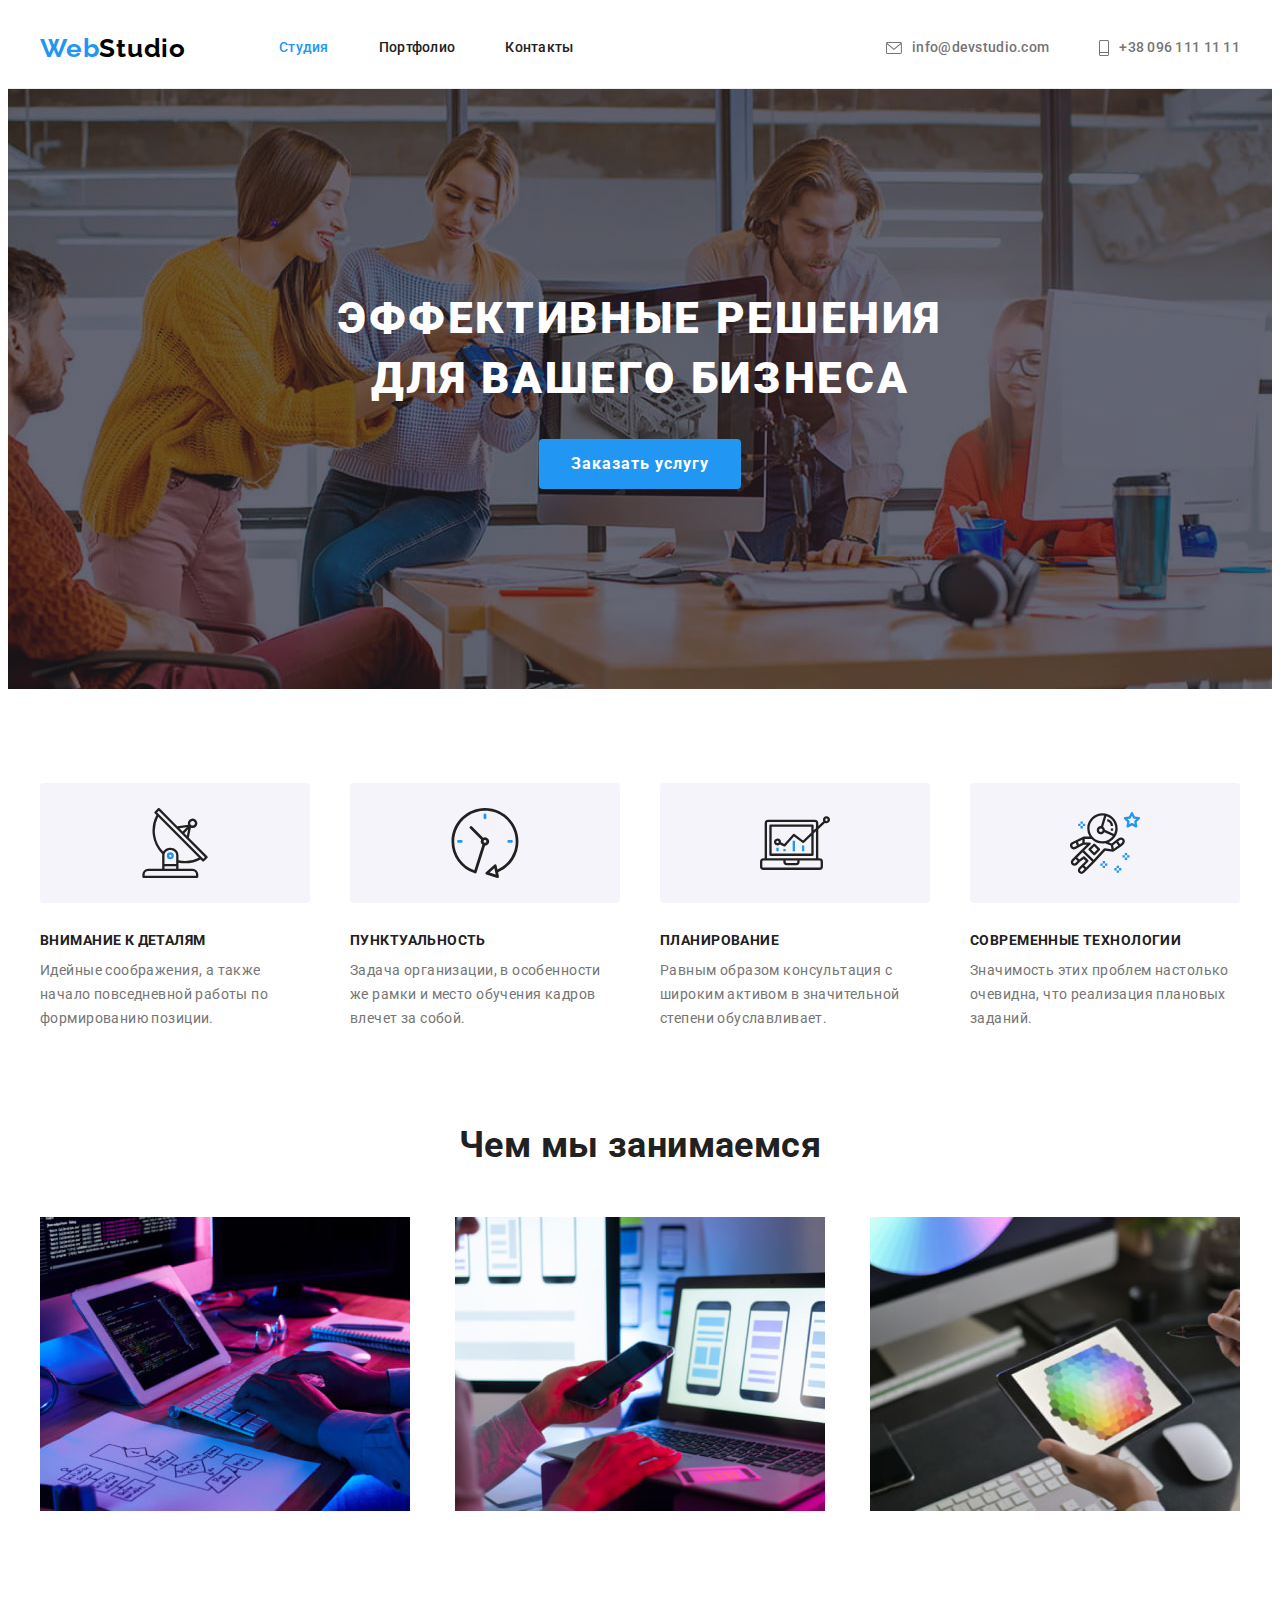
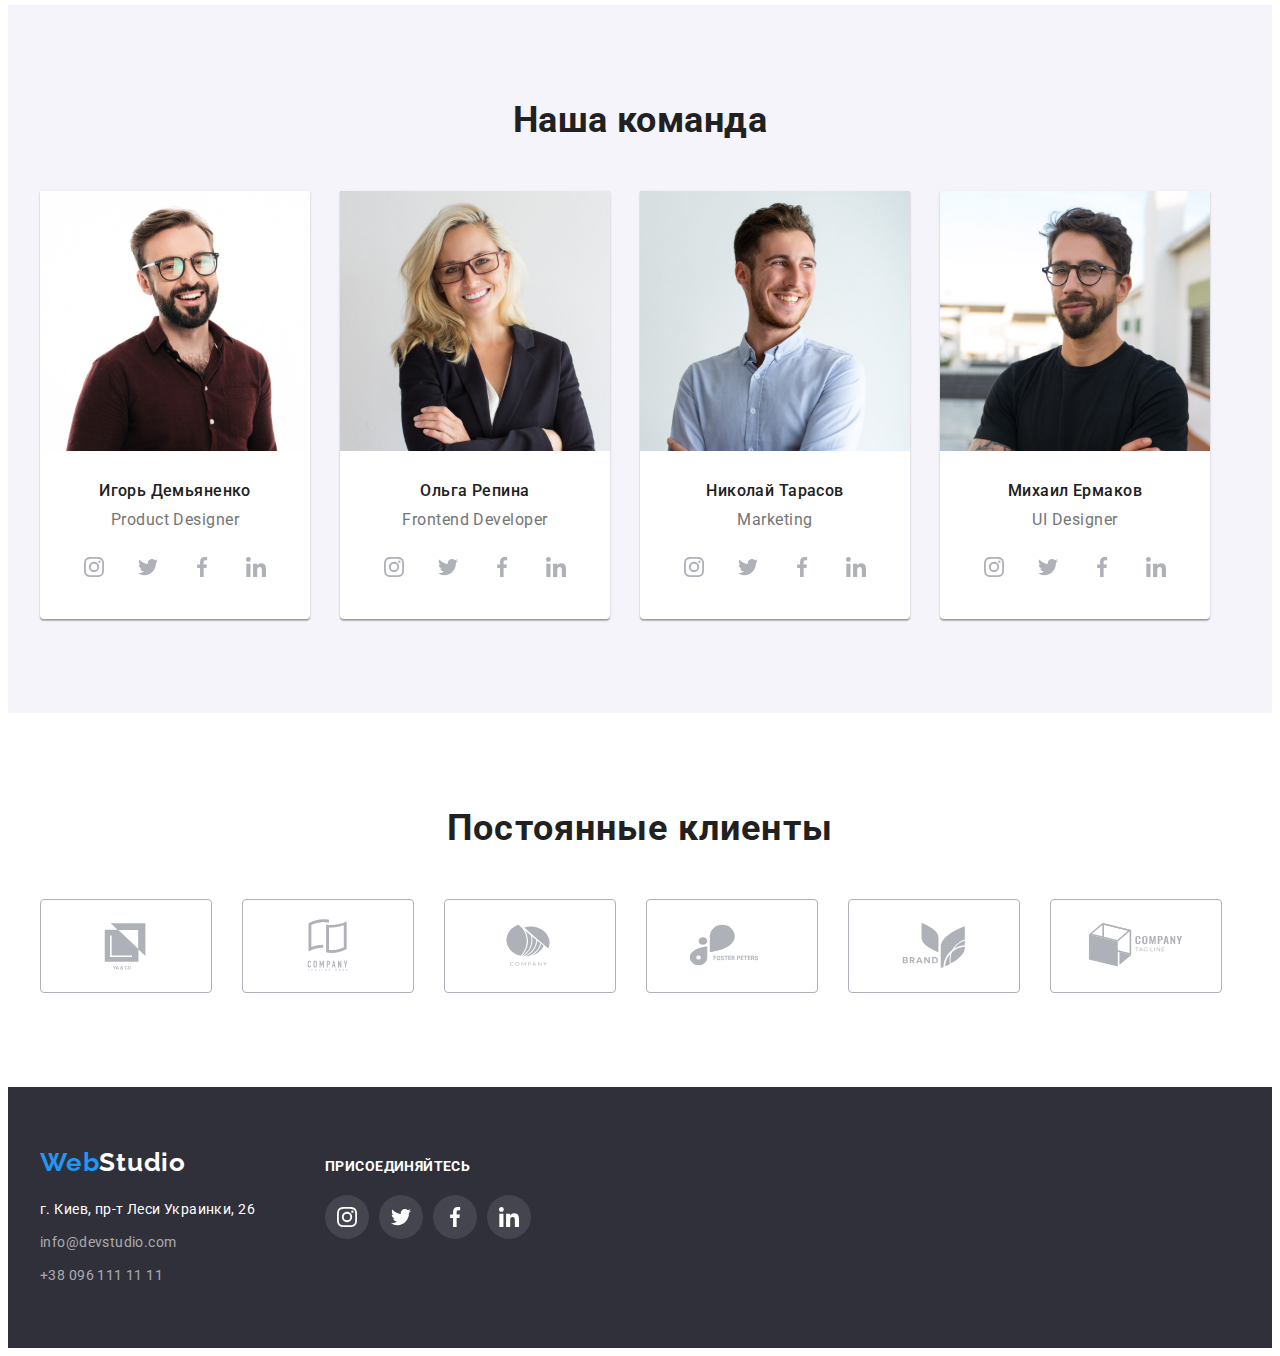
==== index.html @ 87ea02c6 "Додає файли до репозиторія" ====
<!DOCTYPE html>
<html lang="ru">
  <head>
    <meta charset="UTF-8" />
    <meta http-equiv="X-UA-Compatible" content="IE=edge" />
    <meta name="viewport" content="width=device-width, initial-scale=1.0" />
    <title>Document</title>
    <!-- Font styles -->
    <link rel="preconnect" href="https://fonts.googleapis.com" />
    <link rel="preconnect" href="https://fonts.gstatic.com" crossorigin />
    <link
      href="https://fonts.googleapis.com/css2?family=Raleway:wght@700&family=Roboto:wght@400;500;700;900&display=swap"
      rel="stylesheet"
    />
    <!-- Normalize styles -->
    <link
      rel="stylesheet"
      href="https://cdnjs.cloudflare.com/ajax/libs/modern-normalize/1.1.0/modern-normalize.min.css"
      integrity="sha512-wpPYUAdjBVSE4KJnH1VR1HeZfpl1ub8YT/NKx4PuQ5NmX2tKuGu6U/JRp5y+Y8XG2tV+wKQpNHVUX03MfMFn9Q=="
      crossorigin="anonymous"
      referrerpolicy="no-referrer"
    />
    <!-- Custom styles -->
    <link rel="stylesheet" href="./css/style.css" />
  </head>
  <body>
    <!-- Header -->
    <header class="header">
      <div class="container header-container">
        <a
          class="logo header-logo"
          href="./index.html"
          aria-label="Логотип WebStudio"
          >Web<span class="black-logo">Studio</span></a
        >
        <nav class="navigation">
          <ul class="nav-list list">
            <li class="nav-item">
              <a class="nav-link link current" href="./index.html">Студия</a>
            </li>
            <li class="nav-item">
              <a class="nav-link link" href="./portfolio.html">Портфолио</a>
            </li>
            <li class="nav-item">
              <a class="nav-link link" href="">Контакты</a>
            </li>
          </ul>
        </nav>
        <ul class="contacts-list list">
          <li class="contacts-item">
            <a class="contacts-link link" href="mailto:info@devstudio.com">
              <svg class="contacts-icon" width="16" height="12">
                <use href="./images/icons.svg#mail"></use>
              </svg>
              info@devstudio.com</a
            >
          </li>
          <li class="contacts-item">
            <a class="contacts-link link" href="tel:380961111111">
              <svg class="contacts-icon" width="10" height="16">
                <use href="./images/icons.svg#phone"></use>
              </svg>
              +38 096 111 11 11</a
            >
          </li>
        </ul>
      </div>
    </header>
    <!-- Main -->
    <main>
      <!-- Hero section -->
      <section class="section hero">
        <div class="container hero-container">
          <h1 class="hero-title">Эффективные решения для вашего бизнеса</h1>
          <button class="hero-btn btn" type="button">Заказать услугу</button>
        </div>
      </section>
      <!-- Benefits section -->
      <section class="section benefits">
        <div class="container benefits-container">
          <h2 class="benefits-title visually-hidden">Наши особенности</h2>
          <ul class="benefits-list list">
            <li class="benefits-item">
              <div class="benefits-thumb">
                <svg
                  class="benfits-icon"
                  width="70"
                  height="70"
                  aria-label="Иконка спутниковая антена"
                >
                  <use href="./images/icons.svg#antenna"></use>
                </svg>
              </div>
              <h3 class="item-title">Внимание к деталям</h3>
              <p class="item-text">
                Идейные соображения, а также начало повседневной работы по
                формированию позиции.
              </p>
            </li>
            <li class="benefits-item">
              <div class="benefits-thumb">
                <svg
                  class="benfits-icon"
                  width="70"
                  height="70"
                  aria-label="Иконка спутниковая антена"
                >
                  <use href="./images/icons.svg#clock"></use>
                </svg>
              </div>
              <h3 class="item-title">Пунктуальность</h3>
              <p class="item-text">
                Задача организации, в особенности же рамки и место обучения
                кадров влечет за собой.
              </p>
            </li>
            <li class="benefits-item">
              <div class="benefits-thumb">
                <svg
                  class="benfits-icon"
                  width="70"
                  height="70"
                  aria-label="Иконка спутниковая антена"
                >
                  <use href="./images/icons.svg#diagram"></use>
                </svg>
              </div>
              <h3 class="item-title">Планирование</h3>
              <p class="item-text">
                Равным образом консультация с широким активом в значительной
                степени обуславливает.
              </p>
            </li>
            <li class="benefits-item">
              <div class="benefits-thumb">
                <svg
                  class="benfits-icon"
                  width="70"
                  height="70"
                  aria-label="Иконка спутниковая антена"
                >
                  <use href="./images/icons.svg#astronaut"></use>
                </svg>
              </div>
              <h3 class="item-title">Современные технологии</h3>
              <p class="item-text">
                Значимость этих проблем настолько очевидна, что реализация
                плановых заданий.
              </p>
            </li>
          </ul>
        </div>
      </section>
      <!-- Services section -->
      <section class="section services">
        <div class="container services-container">
          <h2 class="services-title">Чем мы занимаемся</h2>
          <ul class="services-list list">
            <li class="services-item">
              <img
                class="image"
                src="./images/services/backend.jpg"
                alt="Программист печатает код"
                width="370"
                height="294"
              />
            </li>
            <li class="services-item">
              <img
                class="image"
                src="./images/services/frontend.jpg"
                alt="Программист верстает приложение"
                width="370"
                height="294"
              />
            </li>
            <li class="services-item">
              <img
                class="image"
                src="./images/services/design.jpg"
                alt="Дизайнер работает с палитрой"
                width="370"
                height="294"
              />
            </li>
          </ul>
        </div>
      </section>
      <!-- Team section -->
      <section class="section team">
        <div class="container team-container">
          <h2 class="team-title">Наша команда</h2>
          <ul class="team-list list">
            <li class="member-item">
              <img
                class="image"
                src="./images/members/igor-demyanenko.jpg"
                alt="Игорь Демьяненко"
                width="270"
                height="260"
              />
              <div class="member-item-group">
                <h3 class="member-title">Игорь Демьяненко</h3>
                <p class="member-position" lang="en">Product Designer</p>
                <ul class="team-social-list list">
                  <li class="team-social-item">
                    <a
                      href=""
                      class="social-link link"
                      aria-label="Иконка Instagram"
                    >
                      <svg class="team-social-icons" width="20" height="20">
                        <use href="./images/icons.svg#instagram"></use>
                      </svg>
                    </a>
                  </li>
                  <li class="team-social-item">
                    <a
                      href=""
                      class="social-link link"
                      aria-label="Иконка Twitter"
                    >
                      <svg class="team-social-icons" width="20" height="20">
                        <use href="./images/icons.svg#twitter"></use>
                      </svg>
                    </a>
                  </li>
                  <li class="team-social-item">
                    <a
                      href=""
                      class="social-link link"
                      aria-label="Иконка Facebook"
                    >
                      <svg class="team-social-icons" width="20" height="20">
                        <use href="./images/icons.svg#facebook"></use>
                      </svg>
                    </a>
                  </li>
                  <li class="team-social-item">
                    <a
                      href=""
                      class="social-link link"
                      aria-label="Иконка LinkedIn"
                    >
                      <svg class="team-social-icons" width="20" height="20">
                        <use href="./images/icons.svg#linkedin"></use>
                      </svg>
                    </a>
                  </li>
                </ul>
              </div>
            </li>
            <li class="member-item">
              <img
                class="image"
                src="./images/members/olga-repina.jpg"
                alt="Ольга Репина"
                width="270"
                height="260"
              />
              <div class="member-item-group">
                <h3 class="member-title">Ольга Репина</h3>
                <p class="member-position" lang="en">Frontend Developer</p>
                <ul class="team-social-list list">
                  <li class="team-social-item">
                    <a
                      href=""
                      class="social-link link"
                      aria-label="Иконка Instagram"
                    >
                      <svg class="team-social-icons" width="20" height="20">
                        <use href="./images/icons.svg#instagram"></use>
                      </svg>
                    </a>
                  </li>
                  <li class="team-social-item">
                    <a
                      href=""
                      class="social-link link"
                      aria-label="Иконка Twitter"
                    >
                      <svg class="team-social-icons" width="20" height="20">
                        <use href="./images/icons.svg#twitter"></use>
                      </svg>
                    </a>
                  </li>
                  <li class="team-social-item">
                    <a
                      href=""
                      class="social-link link"
                      aria-label="Иконка Facebook"
                    >
                      <svg class="team-social-icons" width="20" height="20">
                        <use href="./images/icons.svg#facebook"></use>
                      </svg>
                    </a>
                  </li>
                  <li class="team-social-item">
                    <a
                      href=""
                      class="social-link link"
                      aria-label="Иконка LinkedIn"
                    >
                      <svg class="team-social-icons" width="20" height="20">
                        <use href="./images/icons.svg#linkedin"></use>
                      </svg>
                    </a>
                  </li>
                </ul>
              </div>
            </li>
            <li class="member-item">
              <img
                class="image"
                src="./images/members/nikolaj-tarasov.jpg"
                alt="Николай Тарасов"
                width="270"
                height="260"
              />
              <div class="member-item-group">
                <h3 class="member-title">Николай Тарасов</h3>
                <p class="member-position" lang="en">Marketing</p>
                <ul class="team-social-list list">
                  <li class="team-social-item">
                    <a
                      href=""
                      class="social-link link"
                      aria-label="Иконка Instagram"
                    >
                      <svg class="team-social-icons" width="20" height="20">
                        <use href="./images/icons.svg#instagram"></use>
                      </svg>
                    </a>
                  </li>
                  <li class="team-social-item">
                    <a
                      href=""
                      class="social-link link"
                      aria-label="Иконка Twitter"
                    >
                      <svg class="team-social-icons" width="20" height="20">
                        <use href="./images/icons.svg#twitter"></use>
                      </svg>
                    </a>
                  </li>
                  <li class="team-social-item">
                    <a
                      href=""
                      class="social-link link"
                      aria-label="Иконка Facebook"
                    >
                      <svg class="team-social-icons" width="20" height="20">
                        <use href="./images/icons.svg#facebook"></use>
                      </svg>
                    </a>
                  </li>
                  <li class="team-social-item">
                    <a
                      href=""
                      class="social-link link"
                      aria-label="Иконка LinkedIn"
                    >
                      <svg class="team-social-icons" width="20" height="20">
                        <use href="./images/icons.svg#linkedin"></use>
                      </svg>
                    </a>
                  </li>
                </ul>
              </div>
            </li>
            <li class="member-item">
              <img
                class="image"
                src="./images/members/mihail-ermakov.jpg"
                alt="Михаил Ермаков"
                width="270"
                height="260"
              />
              <div class="member-item-group">
                <h3 class="member-title">Михаил Ермаков</h3>
                <p class="member-position" lang="en">UI Designer</p>
                <ul class="team-social-list list">
                  <li class="team-social-item">
                    <a
                      href=""
                      class="social-link link"
                      aria-label="Иконка Instagram"
                    >
                      <svg class="team-social-icons" width="20" height="20">
                        <use href="./images/icons.svg#instagram"></use>
                      </svg>
                    </a>
                  </li>
                  <li class="team-social-item">
                    <a
                      href=""
                      class="social-link link"
                      aria-label="Иконка Twitter"
                    >
                      <svg class="team-social-icons" width="20" height="20">
                        <use href="./images/icons.svg#twitter"></use>
                      </svg>
                    </a>
                  </li>
                  <li class="team-social-item">
                    <a
                      href=""
                      class="social-link link"
                      aria-label="Иконка Facebook"
                    >
                      <svg class="team-social-icons" width="20" height="20">
                        <use href="./images/icons.svg#facebook"></use>
                      </svg>
                    </a>
                  </li>
                  <li class="team-social-item">
                    <a
                      href=""
                      class="social-link link"
                      aria-label="Иконка LinkedIn"
                    >
                      <svg class="team-social-icons" width="20" height="20">
                        <use href="./images/icons.svg#linkedin"></use>
                      </svg>
                    </a>
                  </li>
                </ul>
              </div>
            </li>
          </ul>
        </div>
      </section>
      <section class="section clients">
        <div class="container">
          <h2 class="clients-title">Постоянные клиенты</h2>
          <ul class="clients-list list">
            <li class="clients-item">
              <a href="" class="clients-link link"
                ><svg class="clients-icon" width="106" height="60">
                  <use href="./images/icons.svg#company-1"></use></svg
              ></a>
            </li>
            <li class="clients-item">
              <a href="" class="clients-link link"
                ><svg class="clients-icon" width="106" height="60">
                  <use href="./images/icons.svg#company-2"></use></svg
              ></a>
            </li>
            <li class="clients-item">
              <a href="" class="clients-link link"
                ><svg class="clients-icon" width="106" height="60">
                  <use href="./images/icons.svg#company-3"></use></svg
              ></a>
            </li>
            <li class="clients-item">
              <a href="" class="clients-link link"
                ><svg class="clients-icon" width="106" height="60">
                  <use href="./images/icons.svg#company-4"></use></svg
              ></a>
            </li>
            <li class="clients-item">
              <a href="" class="clients-link link"
                ><svg class="clients-icon" width="106" height="60">
                  <use href="./images/icons.svg#company-5"></use></svg
              ></a>
            </li>
            <li class="clients-item">
              <a href="" class="clients-link link"
                ><svg class="clients-icon" width="106" height="60">
                  <use href="./images/icons.svg#company-6"></use></svg
              ></a>
            </li>
          </ul>
        </div>
      </section>
    </main>
    <!-- Footer -->
    <footer class="footer">
      <div class="container footer-container">
        <div class="address">
          <a
            class="logo footer-logo"
            href="/index.html"
            aria-label="Логотип WebStudio"
            >Web<span class="white-logo">Studio</span></a
          >
          <address class="footer-address">
            <p class="address-text">г. Киев, пр-т Леси Украинки, 26</p>
            <ul class="address-list list">
              <li class="address-item">
                <a class="address-link link" href="mailto:info@devstudio.com"
                  >info@devstudio.com</a
                >
              </li>
              <li class="address-item">
                <a class="address-link link" href="tel:380961111111"
                  >+38 096 111 11 11</a
                >
              </li>
            </ul>
          </address>
        </div>
        <div class="footer-social-links">
          <p class="footer-social-uppertext">Присоединяйтесь</p>
          <ul class="footer-social-list list">
            <li class="footer-social-item">
              <a href="" class="footer-social-link link">
                <svg class="footer-social-icon" width="20" height="20">
                  <use href="./images/icons.svg#instagram"></use>
                </svg>
              </a>
            </li>
            <li class="footer-social-item">
              <a href="" class="footer-social-link link">
                <svg class="footer-social-icon" width="20" height="20">
                  <use href="./images/icons.svg#twitter"></use>
                </svg>
              </a>
            </li>
            <li class="footer-social-item">
              <a href="" class="footer-social-link link">
                <svg class="footer-social-icon" width="20" height="20">
                  <use href="./images/icons.svg#facebook"></use>
                </svg>
              </a>
            </li>
            <li class="footer-social-item">
              <a href="" class="footer-social-link link">
                <svg class="footer-social-icon" width="20" height="20">
                  <use href="./images/icons.svg#linkedin"></use>
                </svg>
              </a>
            </li>
          </ul>
        </div>
      </div>
    </footer>
  </body>
</html>
---- css/style.css ----
:root {
  /* Fonts */
  --main-font: "Roboto", sans-serif;
  --secondary-font: "Raleway", sans-serif;

  /* Color */
  --main-color: #757575;
  --secondary-color: #212121;
  --secondary-accent-color: #ffffff;
  --accent-color: #2196f3;
  --bg-color: #2f303a;
  --secondary-bg-color: #f5f4fa;
  --grey-bg-color: #c4c4c4;
  --icons-main-color: #afb1b8;
}

body {
  font-family: var(--main-font);
  font-weight: 400;
  font-size: 14px;
  line-height: 1.71;
  letter-spacing: 0.03em;

  color: var(--main-color);
  background-color: var(--white-color);
}

h1,
h2,
h3,
h4,
h5,
h6,
p,
ul {
  margin: 0;
  padding: 0;
}

.list {
  list-style: none;
}

.image {
  display: block;
}

.container {
  width: 1200px;
  margin-left: auto;
  margin-right: auto;
  padding-left: 15px;
  padding-right: 15px;
}

.btn {
  padding: 0;
  border: none;

  font-family: inherit;
  cursor: pointer;
}

.section {
  padding-top: 94px;
  padding-bottom: 94px;
}

/* Header */

.header {
  border-bottom: 1px solid #ececec;
}

.header-container {
  display: flex;
  align-items: center;
}

.nav-list {
  display: flex;
}

.contacts-list {
  display: flex;
  align-items: center;
  margin-left: auto;
}

.nav-item:not(:last-child) {
  margin-right: 50px;
}

.nav-link.link {
  display: block;
  padding: 32px 0;

  color: var(--secondary-color);
}

.contacts-item:first-child {
  margin-right: 50px;
}

.contacts-link {
  display: flex;
  align-items: center;
}

.contacts-icon {
  fill: currentColor;
  margin-right: 10px;
}

.link {
  font-family: inherit;
  font-weight: 500;
  font-size: 14px;
  line-height: 1.14;
  letter-spacing: 0.02em;

  text-decoration: none;
  color: var(--main-color);
}

.link:hover,
.link:focus {
  color: var(--accent-color);
}

.nav-link.current {
  color: var(--accent-color);
}
/* Logo */

.logo {
  font-family: var(--secondary-font);
  font-weight: 700;
  font-size: 26px;
  line-height: 1.19;
  letter-spacing: 0.03em;
  text-decoration: none;

  color: var(--accent-color);
}

.header-logo {
  margin-right: 93px;
}

.black-logo {
  color: #000;
}

.white-logo {
  color: #fff;
}

/* Hero section */

.hero {
  padding: 200px 0;
  max-width: 1600px;
  margin-left: auto;
  margin-right: auto;

  background-color: var(--grey-bg-color);
  background-image: linear-gradient(
      to right,
      rgba(47, 48, 58, 0.4),
      rgba(47, 48, 58, 0.4)
    ),
    url(../images/bg/hero-bg.jpg);
  background-repeat: no-repeat;
  background-position: center;
  background-size: cover;
}

.hero-container {
  text-align: center;
}

.hero-title {
  max-width: 696px;
  margin-left: auto;
  margin-right: auto;
  margin-bottom: 30px;
  font-weight: 900;
  font-size: 44px;
  line-height: 1.36;
  letter-spacing: 0.06em;
  text-transform: uppercase;

  color: var(--secondary-accent-color);
}

.hero-btn {
  font-weight: 700;
  font-size: 16px;
  line-height: 1.88;
  letter-spacing: 0.06em;
  padding: 10px 32px;
  border-radius: 4px;

  color: var(--secondary-accent-color);
  background-color: var(--accent-color);
}

.hero-btn:hover,
.hero-btn:focus {
  background-color: #188ce8;
}

/* Benefits section */

.benefits-list {
  display: flex;
  justify-content: space-between;
}

.benefits-item {
  display: inline-block;
  width: 270px;
  margin-right: 30px;
}

.benefits-item:last-child {
  margin-right: 0;
}

.item-title {
  margin-bottom: 10px;
  font-weight: 700;
  font-size: inherit;
  line-height: 1.14;
  text-transform: uppercase;
}

.item-text {
  display: inline;
}

.benefits-thumb {
  display: flex;
  justify-content: center;
  align-items: center;
  height: 120px;
  margin-bottom: 30px;

  border-radius: 4px;
  background-color: var(--secondary-bg-color);
}

.benefits-icon {
  --color1: #212121;
  --color2: #2196f3;
}

/* Services section */

.services {
  padding-top: 0;
}

.services-title {
  margin-bottom: 50px;
}

.services-list {
  display: flex;
  justify-content: space-between;
}

.services-item {
  margin-right: 30px;
}

.services-item:last-child {
  margin-right: 0;
}

/* Team section */

.team {
  background-color: var(--secondary-bg-color);
}

.team-title {
  margin-bottom: 50px;
}

.team-list {
  display: flex;
}

.member-item {
  margin-right: 30px;

  background-color: var(--secondary-accent-color);
  box-shadow: 0px 1px 3px rgba(0, 0, 0, 0.12), 0px 1px 1px rgba(0, 0, 0, 0.14),
    0px 2px 1px rgba(0, 0, 0, 0.2);
  border-radius: 0px 0px 4px 4px;
}

.member-item:last-child {
  margin-right: 0px;
}

.member-item-group {
  padding: 30px 0;
}

.member-title {
  margin-bottom: 10px;
  font-weight: 500;
  font-size: 16px;
  line-height: 1.19;
  text-align: center;
}

.member-position {
  margin-bottom: 16px;

  font-size: 16px;
  line-height: 1.19;
  text-align: center;
  letter-spacing: 0.03em;
}

.team-social-list {
  display: flex;
  justify-content: center;
}

.team-social-item:not(:last-child) {
  margin-right: 10px;
}

.social-link {
  display: flex;
  justify-content: center;
  align-items: center;

  width: 44px;
  height: 44px;

  color: var(--icons-main-color);
}

.social-link:hover,
.social-link:focus {
  background-color: var(--accent-color);
  color: var(--secondary-accent-color);

  border-radius: 50%;
}

.team-social-icons {
  fill: currentColor;
}

/* Clients section */

.clients-title {
  margin-bottom: 50px;

  font-weight: 700;
  font-size: 36px;
  line-height: 1.17;
  text-align: center;
  letter-spacing: 0.03em;

  color: var(--secondary-color);
}

.clients-list {
  display: flex;
}

.clients-item {
  margin-right: 30px;
}

.clients-item:last-child {
  margin-right: 0;
}

.clients-link {
  display: flex;
  justify-content: center;
  align-items: center;

  width: 170px;
  height: 92px;

  border: 1px solid var(--icons-main-color);
  border-radius: 4px;
  color: var(--icons-main-color);
}

.clients-link:hover,
.clients-link:focus {
  color: var(--accent-color);
  border-color: var(--accent-color);
}

.clients-icon {
  fill: currentColor;
}

/* Footer */

.footer {
  background-color: var(--bg-color);
  padding-top: 60px;
  padding-bottom: 60px;
}

.footer-logo {
  display: inline-block;
  margin-bottom: 20px;
}

.address-text,
.address-item:not(:last-child) {
  margin-bottom: 9px;
}

.address-link {
  font-weight: 400;
  font-size: 14px;
  line-height: 1.71;
  letter-spacing: 0.03em;

  color: rgba(255, 255, 255, 0.6);
}

.footer-container {
  display: flex;
  align-items: baseline;
}

.address {
  margin-right: 70px;
}

.footer-social-uppertext {
  margin-bottom: 20px;

  font-weight: 700;
  line-height: 1.14;
  text-transform: uppercase;

  color: var(--secondary-accent-color);
}

.footer-social-list {
  display: flex;
}

.footer-social-item {
  margin-right: 10px;
}

.footer-social-item:last-child {
  margin-right: 0;
}

.footer-social-link {
  display: flex;
  justify-content: center;
  align-items: center;

  width: 44px;
  height: 44px;

  border-radius: 50%;

  background-color: #44454e;
  color: var(--secondary-accent-color);
}

.footer-social-link:hover,
.footer-social-link:focus {
  background-color: var(--accent-color);
  color: var(--secondary-accent-color);
}

.footer-social-icon {
  fill: currentColor;
}

.footer-address {
  font-style: normal;
  color: var(--secondary-accent-color);
}

/* Works section */

.work-title {
  margin-bottom: 4px;
  font-weight: 700;
  font-size: 18px;
  line-height: 2;
  letter-spacing: 0.06em;
}

.works-filter-list {
  display: flex;
  justify-content: center;
  margin-bottom: 50px;
}

.works-filter-item {
  margin-right: 8px;
}

.works-filter-item:last-child {
  margin-right: 0;
}

.works-list {
  display: flex;
  flex-wrap: wrap;
}

.works-item {
  max-width: 370px;
  margin-right: 30px;
  margin-bottom: 30px;
}

.works-item:nth-child(3n) {
  margin-right: 0;
}

.works-item:nth-last-child(-n + 3) {
  margin-bottom: 0;
}

.work-container {
  padding: 20px 24px;
  border: 1px solid #eee;
  border-top: none;
}

.work-link {
  display: block;
  font-family: inherit;
  text-decoration: none;
  color: currentColor;
}

.work-link:hover,
.work-link:focus {
  box-shadow: 0px 1px 1px rgba(0, 0, 0, 0.12), 0px 4px 4px rgba(0, 0, 0, 0.06),
    1px 4px 6px rgba(0, 0, 0, 0.16);
}

.works-btn {
  padding: 6px 22px;
  font-family: inherit;
  font-weight: 500;
  font-size: 16px;
  line-height: 1.62;
  text-align: center;
  letter-spacing: 0.03em;
  border-radius: 4px;

  color: var(--secondary-color);
  background-color: var(--secondary-bg-color);
}

.works-btn:hover,
.works-btn:focus {
  color: var(--secondary-accent-color);
  background-color: var(--accent-color);

  box-shadow: 0px 3px 1px rgba(0, 0, 0, 0.1), 0px 1px 2px rgba(0, 0, 0, 0.08),
    0px 2px 2px rgba(0, 0, 0, 0.12);
}

.current-btn {
  color: var(--secondary-accent-color);
  background-color: var(--accent-color);
}

.work-text {
  font-size: 16px;
  line-height: 1.88;
}

/* Headings */

.benefits-title,
.services-title,
.team-title,
.works-title {
  font-weight: 700;
  font-size: 36px;
  line-height: 1.17;
  text-align: center;
}

.benefits-title,
.services-title,
.team-title,
.works-title,
.item-title,
.member-title,
.work-title {
  color: var(--secondary-color);
}

/* Visualy hidden */
.visually-hidden {
  position: absolute;
  white-space: nowrap;
  width: 1px;
  height: 1px;
  overflow: hidden;
  border: 0;
  padding: 0;
  clip: rect(0 0 0 0);
  clip-path: inset(50%);
  margin: -1px;
}
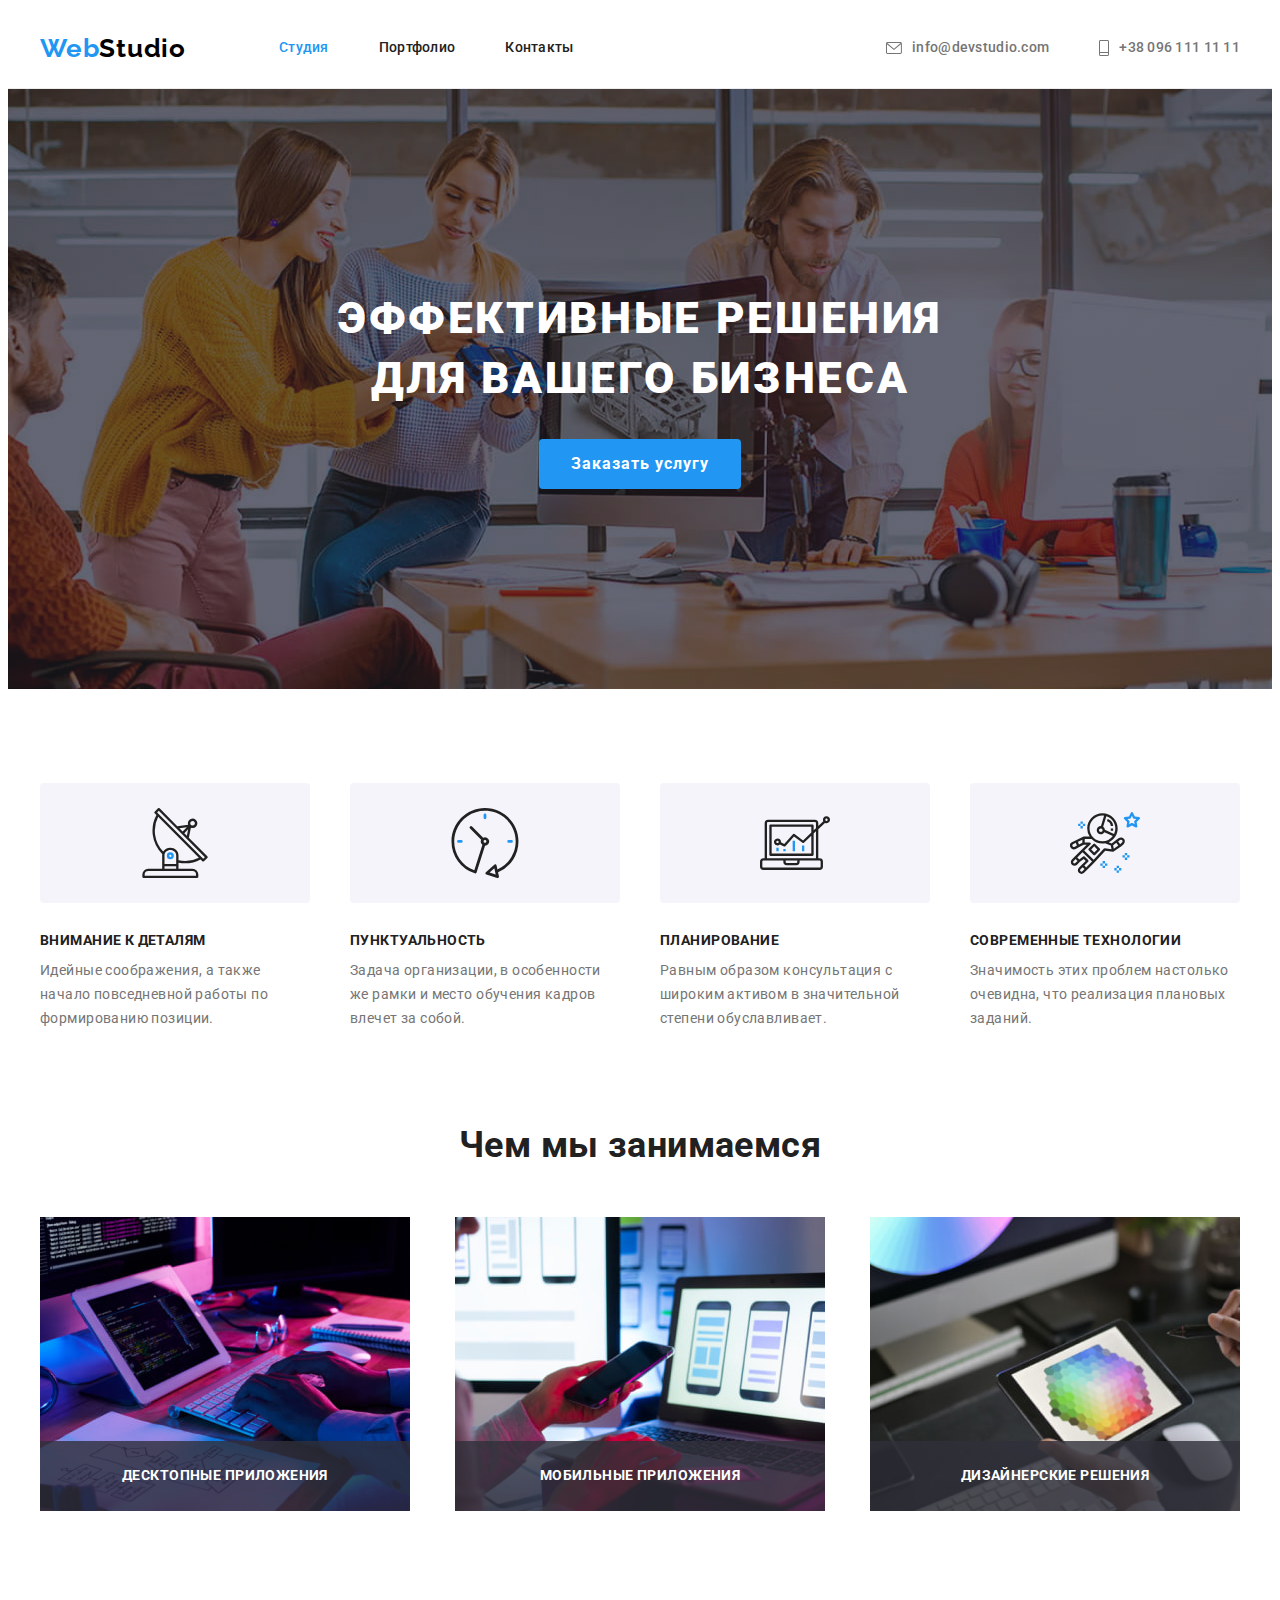
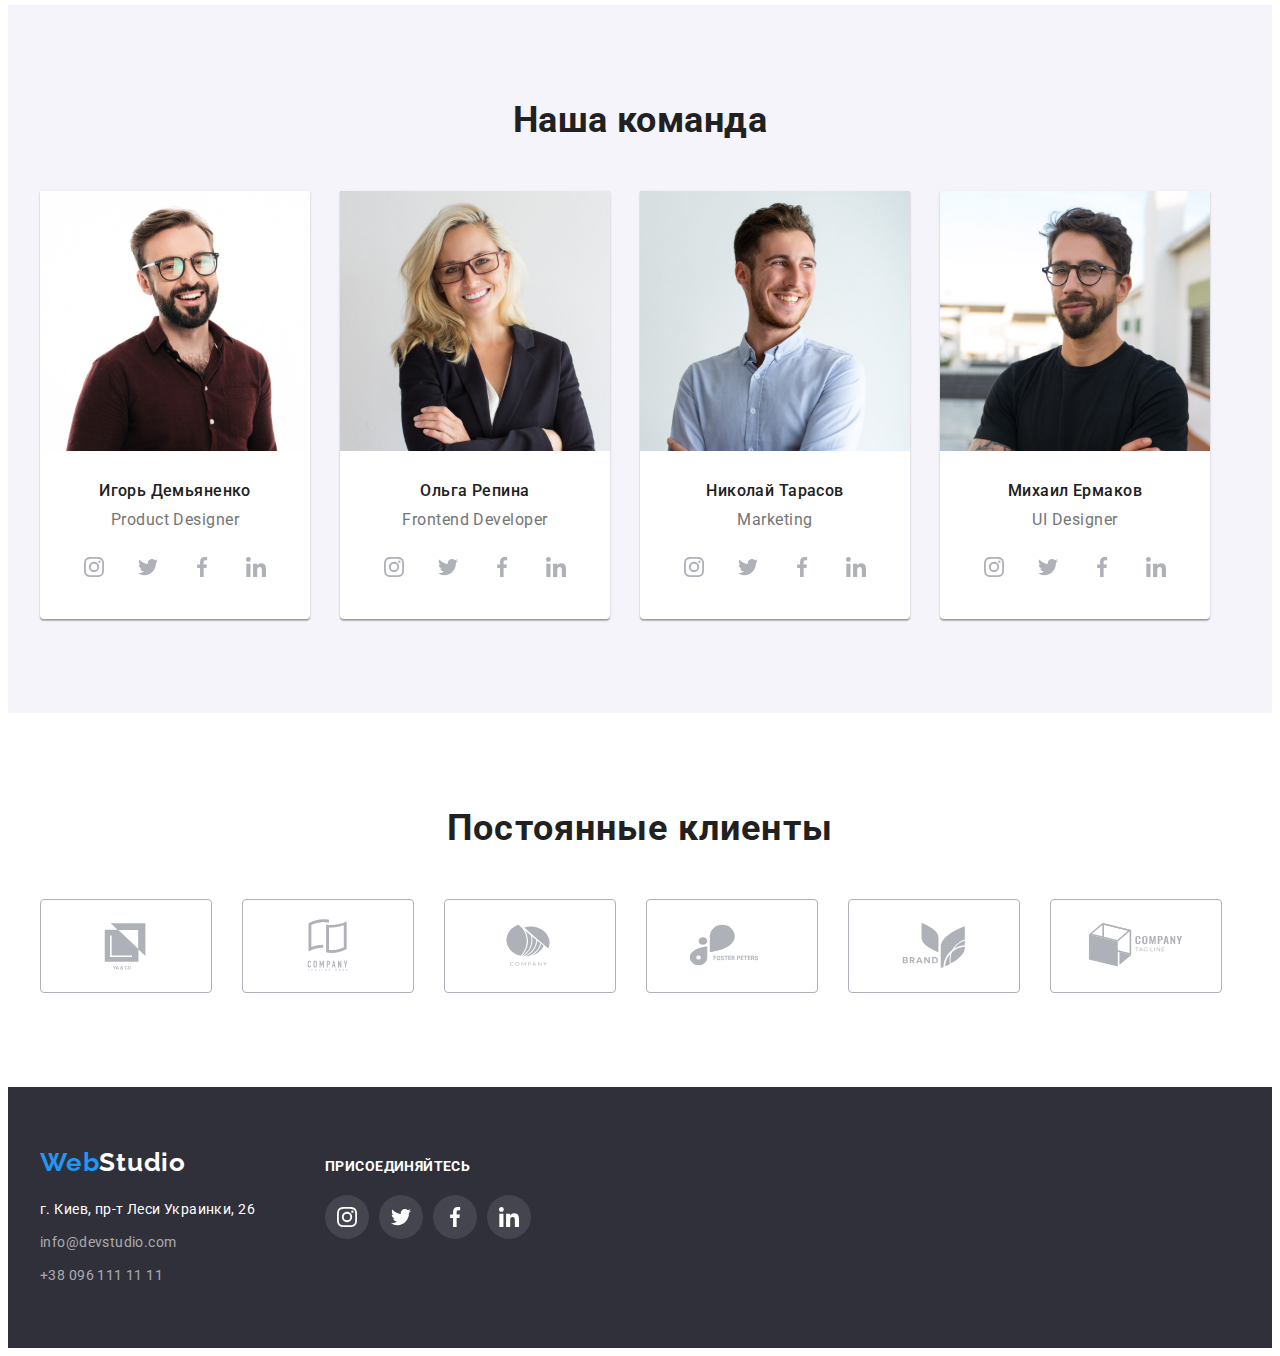
==== commit d156fd16: "Додає анімацію на всі елементи з hover та focus, та позиціонує блок  з текстом в секції services" ====
--- a/index.html
+++ b/index.html
@@ -158,30 +158,33 @@
           <ul class="services-list list">
             <li class="services-item">
               <img
-                class="image"
+                class="services-img image"
                 src="./images/services/backend.jpg"
                 alt="Программист печатает код"
                 width="370"
                 height="294"
               />
+              <p class="services-description">Десктопные приложения</p>
             </li>
             <li class="services-item">
               <img
-                class="image"
+                class="services-img image"
                 src="./images/services/frontend.jpg"
                 alt="Программист верстает приложение"
                 width="370"
                 height="294"
               />
+              <p class="services-description">Мобильные приложения</p>
             </li>
             <li class="services-item">
               <img
-                class="image"
+                class="services-img image"
                 src="./images/services/design.jpg"
                 alt="Дизайнер работает с палитрой"
                 width="370"
                 height="294"
               />
+              <p class="services-description">Дизайнерские решения</p>
             </li>
           </ul>
         </div>
--- a/css/style.css
+++ b/css/style.css
@@ -12,6 +12,10 @@
   --secondary-bg-color: #f5f4fa;
   --grey-bg-color: #c4c4c4;
   --icons-main-color: #afb1b8;
+
+  /* Animations */
+  --anim-duration: 250ms;
+  --anim-timing-function: cubic-bezier(0.4, 0, 0.2, 1);
 }
 
 body {
@@ -121,6 +125,7 @@
 
   text-decoration: none;
   color: var(--main-color);
+  transition: color var(--anim-duration) var(--anim-timing-function);
 }
 
 .link:hover,
@@ -204,6 +209,7 @@
 
   color: var(--secondary-accent-color);
   background-color: var(--accent-color);
+  transition: background-color var(--anim-duration) var(--anim-timing-function);
 }
 
 .hero-btn:hover,
@@ -269,14 +275,33 @@
 .services-list {
   display: flex;
   justify-content: space-between;
+  
 }
 
 .services-item {
+  position: relative;
   margin-right: 30px;
+  
 }
 
 .services-item:last-child {
   margin-right: 0;
+}
+
+.services-description {
+  position: absolute;
+  bottom: 0;
+  padding-top: 27px;
+  padding-bottom: 27px;
+  width: 100%;
+
+  font-weight: 700;
+  line-height: 1.14;
+  text-align: center;
+  text-transform: uppercase;
+
+  color: var(--secondary-accent-color);
+  background-color: rgba(47, 48, 58, 0.8);
 }
 
 /* Team section */
@@ -343,8 +368,11 @@
 
   width: 44px;
   height: 44px;
+  border-radius: 50%;
 
   color: var(--icons-main-color);
+  transition: background-color var(--anim-duration) var(--anim-timing-function),
+    color var(--anim-duration) var(--anim-timing-function);
 }
 
 .social-link:hover,
@@ -352,7 +380,7 @@
   background-color: var(--accent-color);
   color: var(--secondary-accent-color);
 
-  border-radius: 50%;
+  /* border-radius: 50%; */
 }
 
 .team-social-icons {
@@ -396,6 +424,9 @@
   border: 1px solid var(--icons-main-color);
   border-radius: 4px;
   color: var(--icons-main-color);
+
+  transition: color var(--anim-duration) var(--anim-timing-function),
+    border-color var(--anim-duration) var(--anim-timing-function);
 }
 
 .clients-link:hover,
@@ -473,11 +504,12 @@
 
   width: 44px;
   height: 44px;
-
   border-radius: 50%;
 
   background-color: #44454e;
   color: var(--secondary-accent-color);
+
+  transition: background-color var(--anim-duration) var(--anim-timing-function);
 }
 
 .footer-social-link:hover,
@@ -548,7 +580,10 @@
   display: block;
   font-family: inherit;
   text-decoration: none;
+
   color: currentColor;
+
+  transition: box-shadow var(--anim-duration) var(--anim-timing-function);
 }
 
 .work-link:hover,
@@ -569,6 +604,10 @@
 
   color: var(--secondary-color);
   background-color: var(--secondary-bg-color);
+
+  transition: color var(--anim-duration) var(--anim-timing-function),
+    background-color var(--anim-duration) var(--anim-timing-function),
+    box-shadow var(--anim-duration) var(--anim-timing-function);
 }
 
 .works-btn:hover,
@@ -583,6 +622,8 @@
 .current-btn {
   color: var(--secondary-accent-color);
   background-color: var(--accent-color);
+  box-shadow: 0px 3px 1px rgba(0, 0, 0, 0.1), 0px 1px 2px rgba(0, 0, 0, 0.08),
+    0px 2px 2px rgba(0, 0, 0, 0.12);
 }
 
 .work-text {
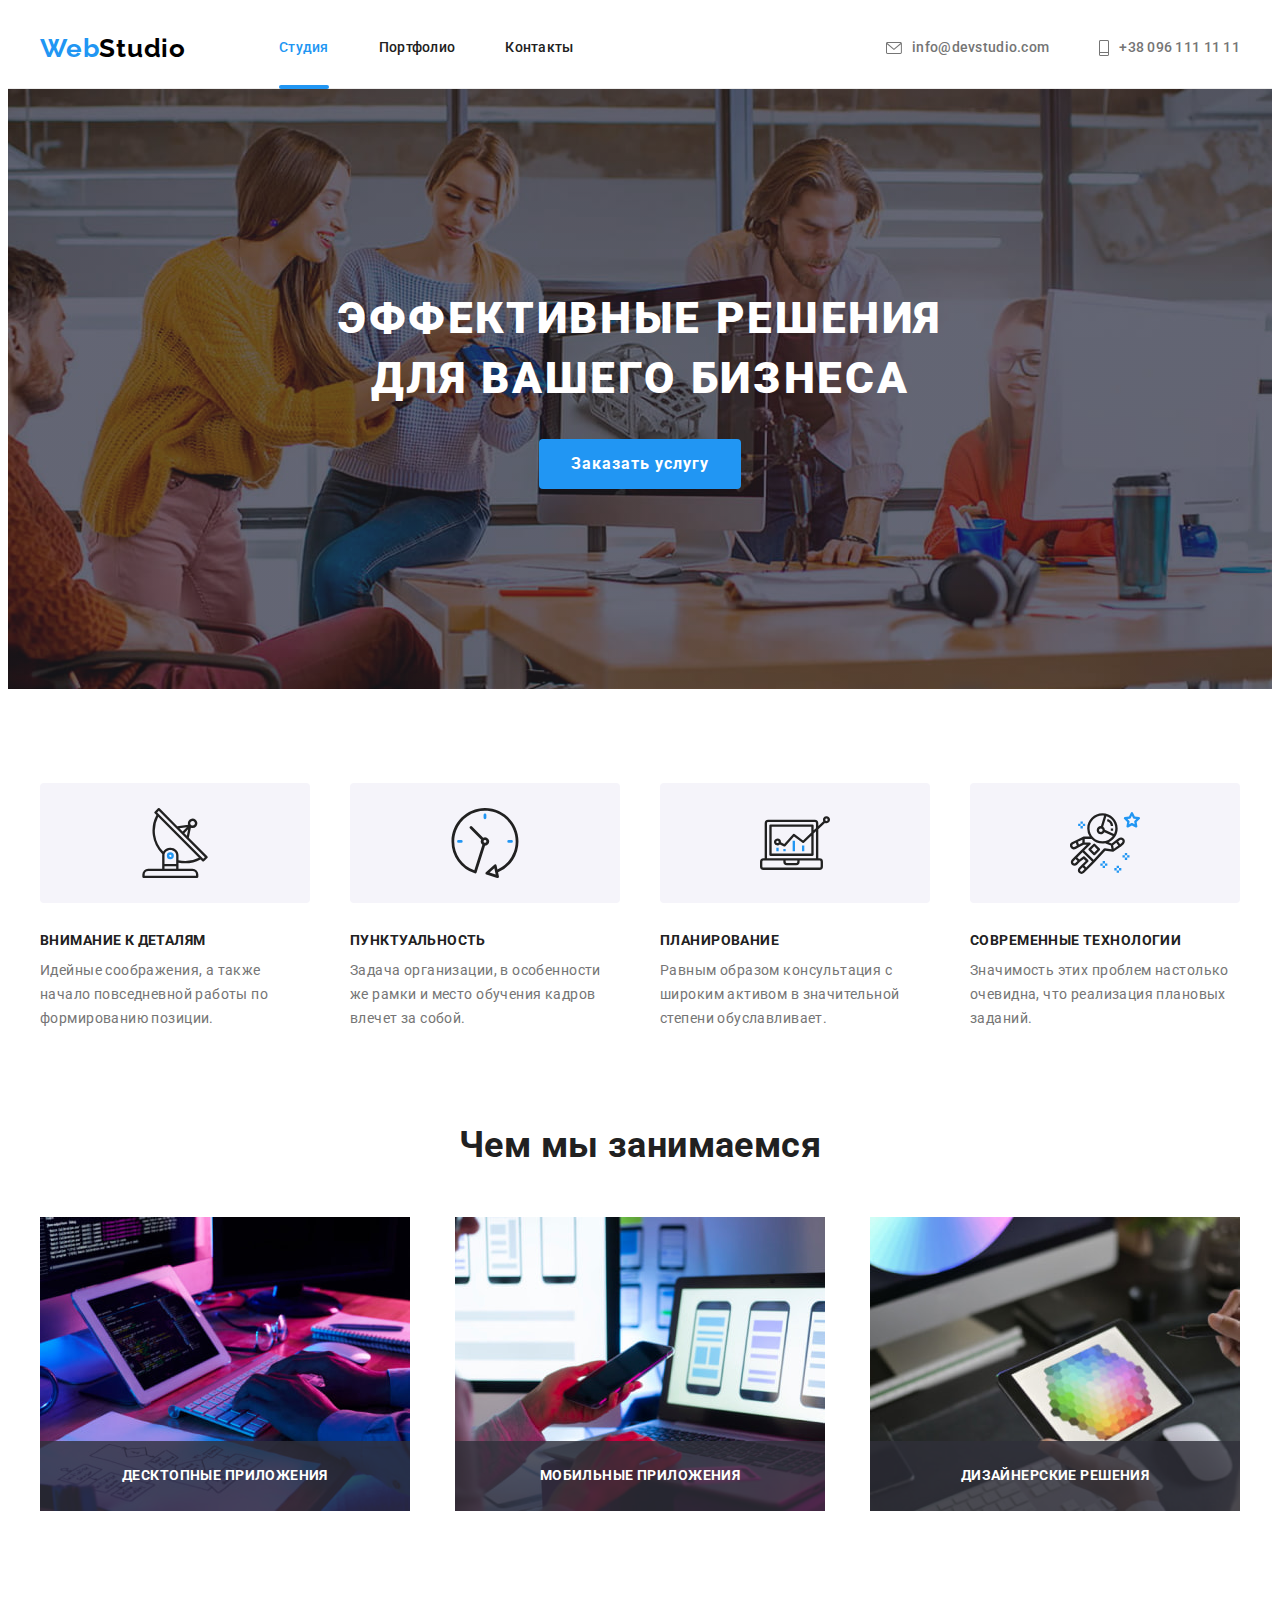
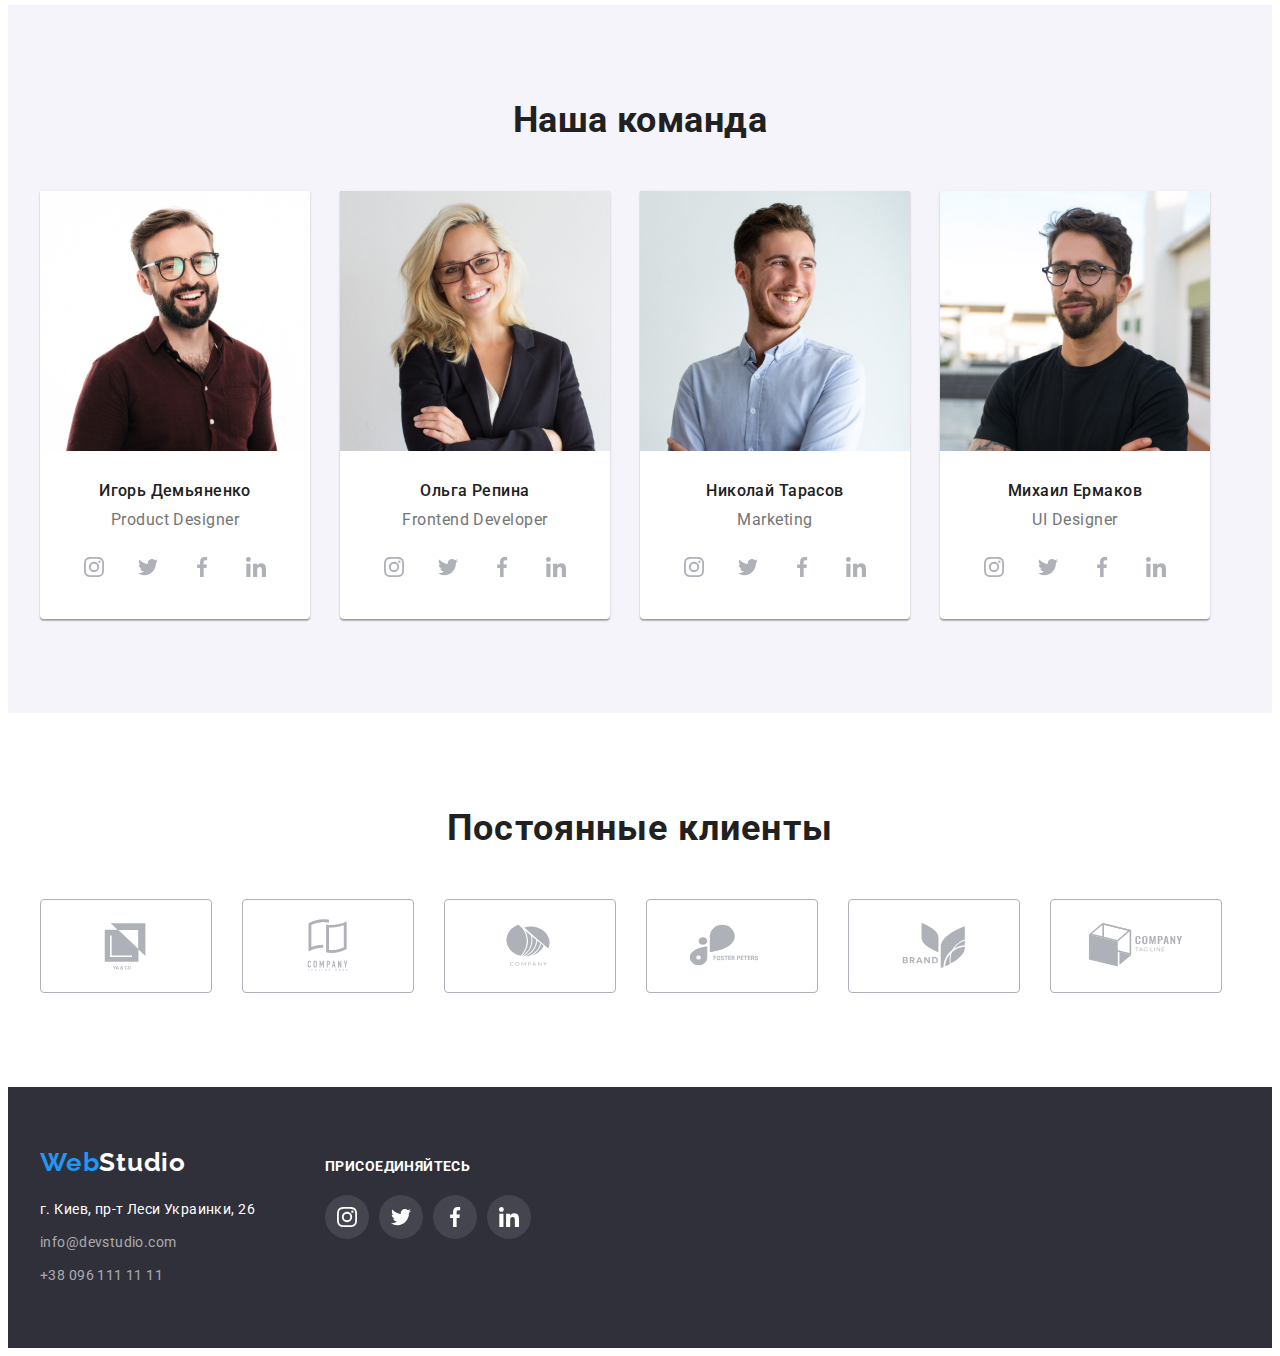
==== commit da754d93: "Додає розмітку backdrop та модального вікна" ====
--- a/index.html
+++ b/index.html
@@ -73,6 +73,14 @@
         <div class="container hero-container">
           <h1 class="hero-title">Эффективные решения для вашего бизнеса</h1>
           <button class="hero-btn btn" type="button">Заказать услугу</button>
+          <div class="backdrop is-hidden">
+            <div class="modal-wrapper">
+              <button class="modal-btn btn" type="button"><svg class="close-icon" width="18" height="18">
+                <use href="./images/icons.svg#icon-close-x"></use>
+              </svg></button>
+              <form class="modal-form"></form>
+            </div>
+          </div>
         </div>
       </section>
       <!-- Benefits section -->
--- a/css/style.css
+++ b/css/style.css
@@ -134,7 +134,20 @@
 }
 
 .nav-link.current {
+  position: relative;
   color: var(--accent-color);
+}
+
+.nav-link.current::after {
+  position: absolute;
+  bottom: -1px;
+  content: "";
+  display: block;
+  width: 100%;
+  height: 4px;
+  border-radius: 2px;
+
+  background-color: var(--accent-color);
 }
 /* Logo */
 
@@ -217,6 +230,64 @@
   background-color: #188ce8;
 }
 
+.backdrop {
+  position: fixed;
+  top: 0;
+  left: 0;
+  z-index: 1;
+
+  width: 100%;
+  height: 100%;
+
+  background-color: rgba(0, 0, 0, 0.2);
+}
+
+.modal-wrapper {
+  position: absolute;
+  top: 50%;
+  left: 50%;
+  z-index: 1;
+  transform: translate(-50%, -50%);
+
+  width: 528px;
+  height: 581px;
+}
+
+.modal-form {
+  width: 100%;
+  height: 100%;
+  border-radius: 4px;
+
+  background-color: var(--secondary-accent-color);
+}
+
+.modal-btn {
+  position: absolute;
+  top: 8px;
+  right: 8px;
+
+  display: flex;
+  justify-content: center;
+  align-items: center;
+
+  width: 30px;
+  height: 30px;
+  border: 1px solid rgba(0, 0, 0, 0.1);
+  border-radius: 50%;
+
+  color: #000;
+  background-color: transparent;
+}
+
+.close-icon {
+  fill: currentColor;
+}
+
+.is-hidden {
+  opacity: 0;
+  visibility: 0;
+  pointer-events: none;
+}
 /* Benefits section */
 
 .benefits-list {
@@ -275,13 +346,11 @@
 .services-list {
   display: flex;
   justify-content: space-between;
-  
 }
 
 .services-item {
   position: relative;
   margin-right: 30px;
-  
 }
 
 .services-item:last-child {
@@ -590,6 +659,32 @@
 .work-link:focus {
   box-shadow: 0px 1px 1px rgba(0, 0, 0, 0.12), 0px 4px 4px rgba(0, 0, 0, 0.06),
     1px 4px 6px rgba(0, 0, 0, 0.16);
+}
+
+.thumb {
+  position: relative;
+  overflow: hidden;
+}
+
+.work-overlay {
+  position: absolute;
+  display: block;
+  padding: 63px 24px;
+  width: 100%;
+  height: 294px;
+
+  font-size: 18px;
+  line-height: 1.56;
+
+  color: var(--secondary-accent-color);
+  background-color: rgba(33, 150, 243, 0.9);
+
+  transition: transform var(--anim-duration) var(--anim-timing-function);
+}
+
+.work-link:hover .work-overlay,
+.work-link:focus .work-overlay {
+  transform: translateY(-100%);
 }
 
 .works-btn {
